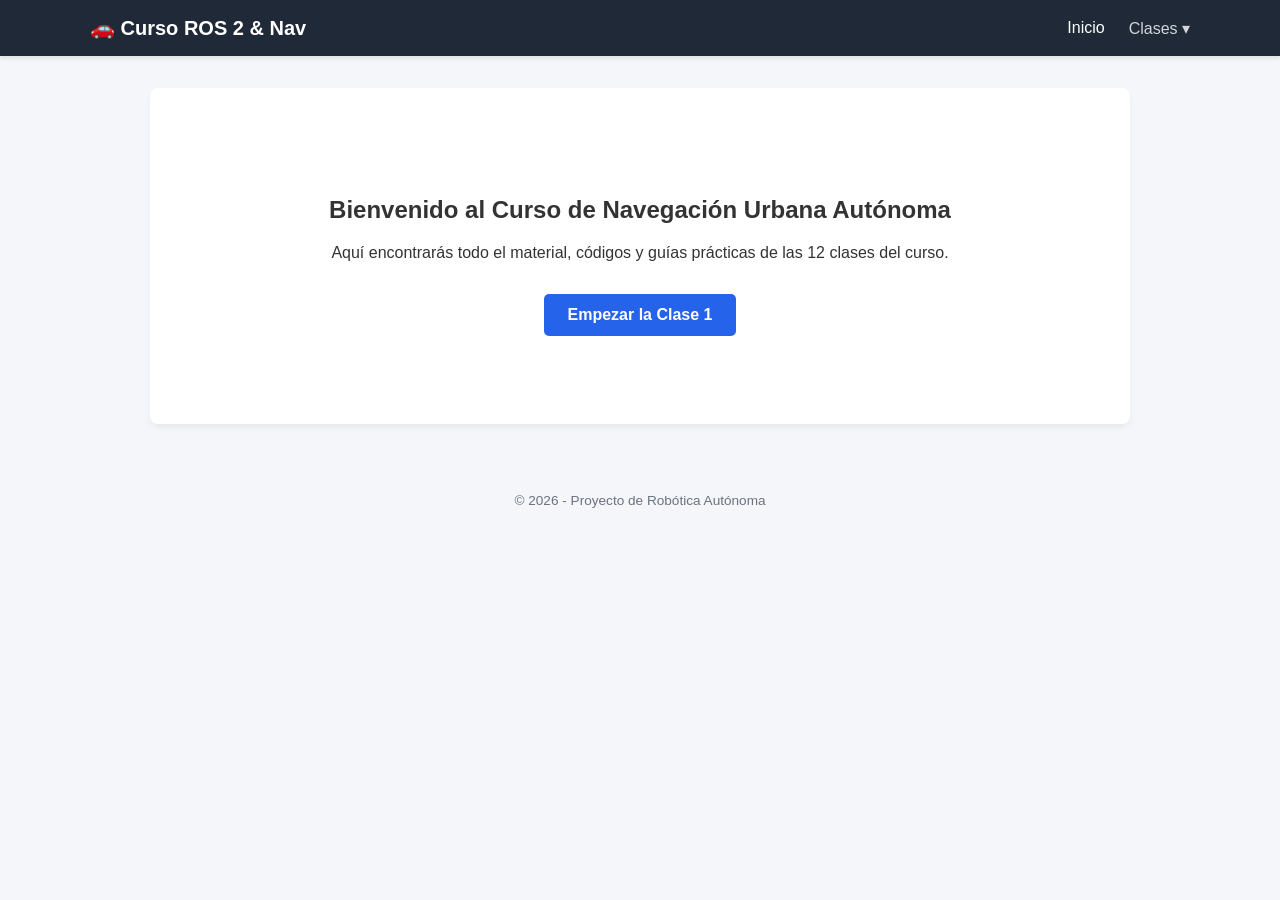
==== index.html @ 0bb4599b "first code" ====
<!DOCTYPE html>
<html lang="es">
<head>
    <meta charset="UTF-8">
    <meta name="viewport" content="width=device-width, initial-scale=1.0">
    <title>Curso de Navegación Urbana Autónoma</title>
    <link rel="stylesheet" href="styles.css">
</head>
<body>

    <!-- Barra de Navegación -->
    <header>
        <nav class="navbar">
            <div class="logo">
                <a href="index.html">🚗 Curso ROS 2 & Nav</a>
            </div>
            <ul class="nav-links">
                <li><a href="index.html" class="active">Inicio</a></li>
                
                <!-- Menú desplegable de Clases -->
                <li class="dropdown">
                    <a href="#" class="dropbtn">Clases ▾</a>
                    <div class="dropdown-content">
                        <a href="clases/clase-01.html">Clase 1: Introducción a ROS 2</a>
                        <a href="clases/clase-02.html">Clase 2: Configuración del entorno</a>
                        <a href="clases/clase-03.html">Clase 3: Nodos y Tópicos</a>
                        <a href="clases/clase-04.html">Clase 4: URDF y Modelado</a>
                        <a href="clases/clase-05.html">Clase 5: Simulación en Gazebo</a>
                        <a href="clases/clase-06.html">Clase 6: Sensores e IMU</a>
                        <a href="clases/clase-07.html">Clase 7: Odometría y Cinemática</a>
                        <a href="clases/clase-08.html">Clase 8: Mapeo (SLAM)</a>
                        <a href="clases/clase-09.html">Clase 9: Localización (AMCL)</a>
                        <a href="clases/clase-10.html">Clase 10: Navegación Autónoma (Nav2)</a>
                        <a href="clases/clase-11.html">Clase 11: Planificación de Conductas</a>
                        <a href="clases/clase-12.html">Clase 12: Proyecto Final</a>
                    </div>
                </li>
            </ul>
        </nav>
    </header>

    <!-- Contenido Principal -->
    <main class="container">
        <section class="hero">
            <h1>Bienvenido al Curso de Navegación Urbana Autónoma</h1>
            <p>Aquí encontrarás todo el material, códigos y guías prácticas de las 12 clases del curso.</p>
            <a href="clases/clase-01.html" class="btn-primary">Empezar la Clase 1</a>
        </section>
    </main>

    <!-- Pie de página -->
    <footer>
        <p>&copy; 2026 - Proyecto de Robótica Autónoma</p>
    </footer>

</body>
</html>
---- styles.css ----
/* Estilos generales */
body {
    font-family: Arial, sans-serif;
    margin: 0;
    padding: 0;
    background-color: #f4f6f9;
    color: #333;
}

/* Barra de navegación */
header {
    background-color: #1f2937;
    color: #fff;
    box-shadow: 0 2px 4px rgba(0,0,0,0.1);
}

.navbar {
    display: flex;
    justify-content: space-between;
    align-items: center;
    max-width: 1100px;
    margin: 0 auto;
    padding: 1rem 2rem;
}

.logo a {
    color: #fff;
    text-decoration: none;
    font-size: 1.25rem;
    font-weight: bold;
}

.nav-links {
    list-style: none;
    display: flex;
    gap: 1.5rem;
    margin: 0;
    padding: 0;
    align-items: center;
}

.nav-links a {
    color: #d1d5db;
    text-decoration: none;
    transition: color 0.2s;
}

.nav-links a:hover, .nav-links a.active {
    color: #ffffff;
}

/* Menú Desplegable (Dropdown) */
.dropdown {
    position: relative;
}

.dropdown-content {
    display: none;
    position: absolute;
    right: 0;
    background-color: #ffffff;
    min-width: 260px;
    box-shadow: 0px 8px 16px rgba(0,0,0,0.15);
    border-radius: 6px;
    z-index: 1000;
    overflow: hidden;
}

.dropdown-content a {
    color: #374151;
    padding: 10px 16px;
    text-decoration: none;
    display: block;
    font-size: 0.9rem;
    border-bottom: 1px solid #f3f4f6;
}

.dropdown-content a:hover {
    background-color: #f3f4f6;
    color: #1f2937;
}

/* Mostrar el menú al pasar el cursor */
.dropdown:hover .dropdown-content {
    display: block;
}

/* Contenedor Principal */
.container {
    max-width: 900px;
    margin: 2rem auto;
    background: #ffffff;
    padding: 2.5rem;
    border-radius: 8px;
    box-shadow: 0 4px 6px rgba(0,0,0,0.05);
}

.hero {
    text-align: center;
    padding: 3rem 1rem;
}

.btn-primary {
    display: inline-block;
    background-color: #2563eb;
    color: white;
    padding: 0.75rem 1.5rem;
    border-radius: 5px;
    text-decoration: none;
    margin-top: 1rem;
    font-weight: bold;
}

.btn-primary:hover {
    background-color: #1d4ed8;
}

.class-navigation {
    display: flex;
    justify-content: space-between;
    margin-top: 3rem;
    padding-top: 1rem;
    border-top: 1px solid #e5e7eb;
}

.btn-secondary {
    color: #2563eb;
    text-decoration: none;
    font-weight: bold;
}

.btn-secondary:hover {
    text-decoration: underline;
}

footer {
    text-align: center;
    padding: 1.5rem;
    color: #6b7280;
    font-size: 0.85rem;
}
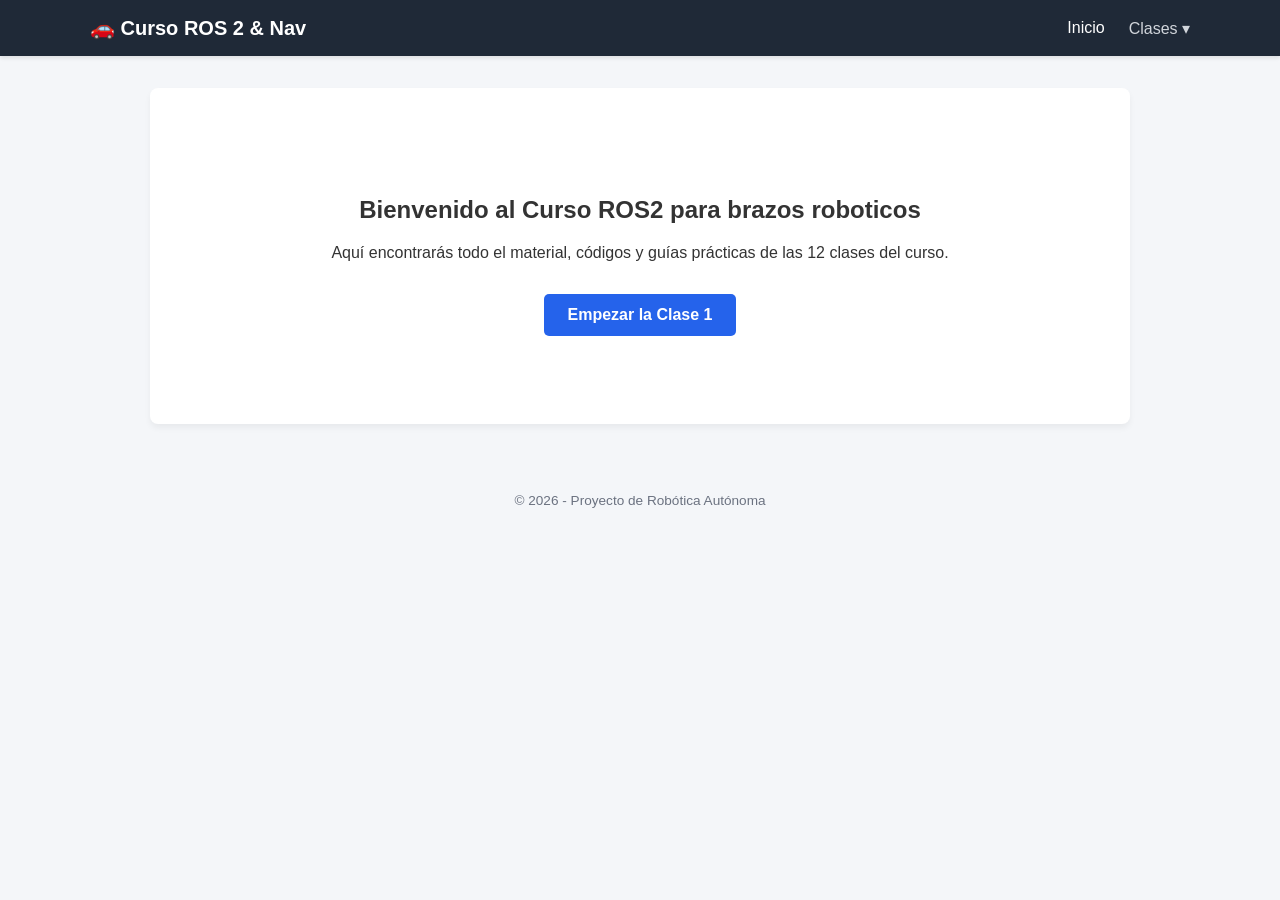
==== commit 13842989: "first class version" ====
--- a/index.html
+++ b/index.html
@@ -42,7 +42,7 @@
     <!-- Contenido Principal -->
     <main class="container">
         <section class="hero">
-            <h1>Bienvenido al Curso de Navegación Urbana Autónoma</h1>
+            <h1>Bienvenido al Curso ROS2 para brazos roboticos</h1>
             <p>Aquí encontrarás todo el material, códigos y guías prácticas de las 12 clases del curso.</p>
             <a href="clases/clase-01.html" class="btn-primary">Empezar la Clase 1</a>
         </section>
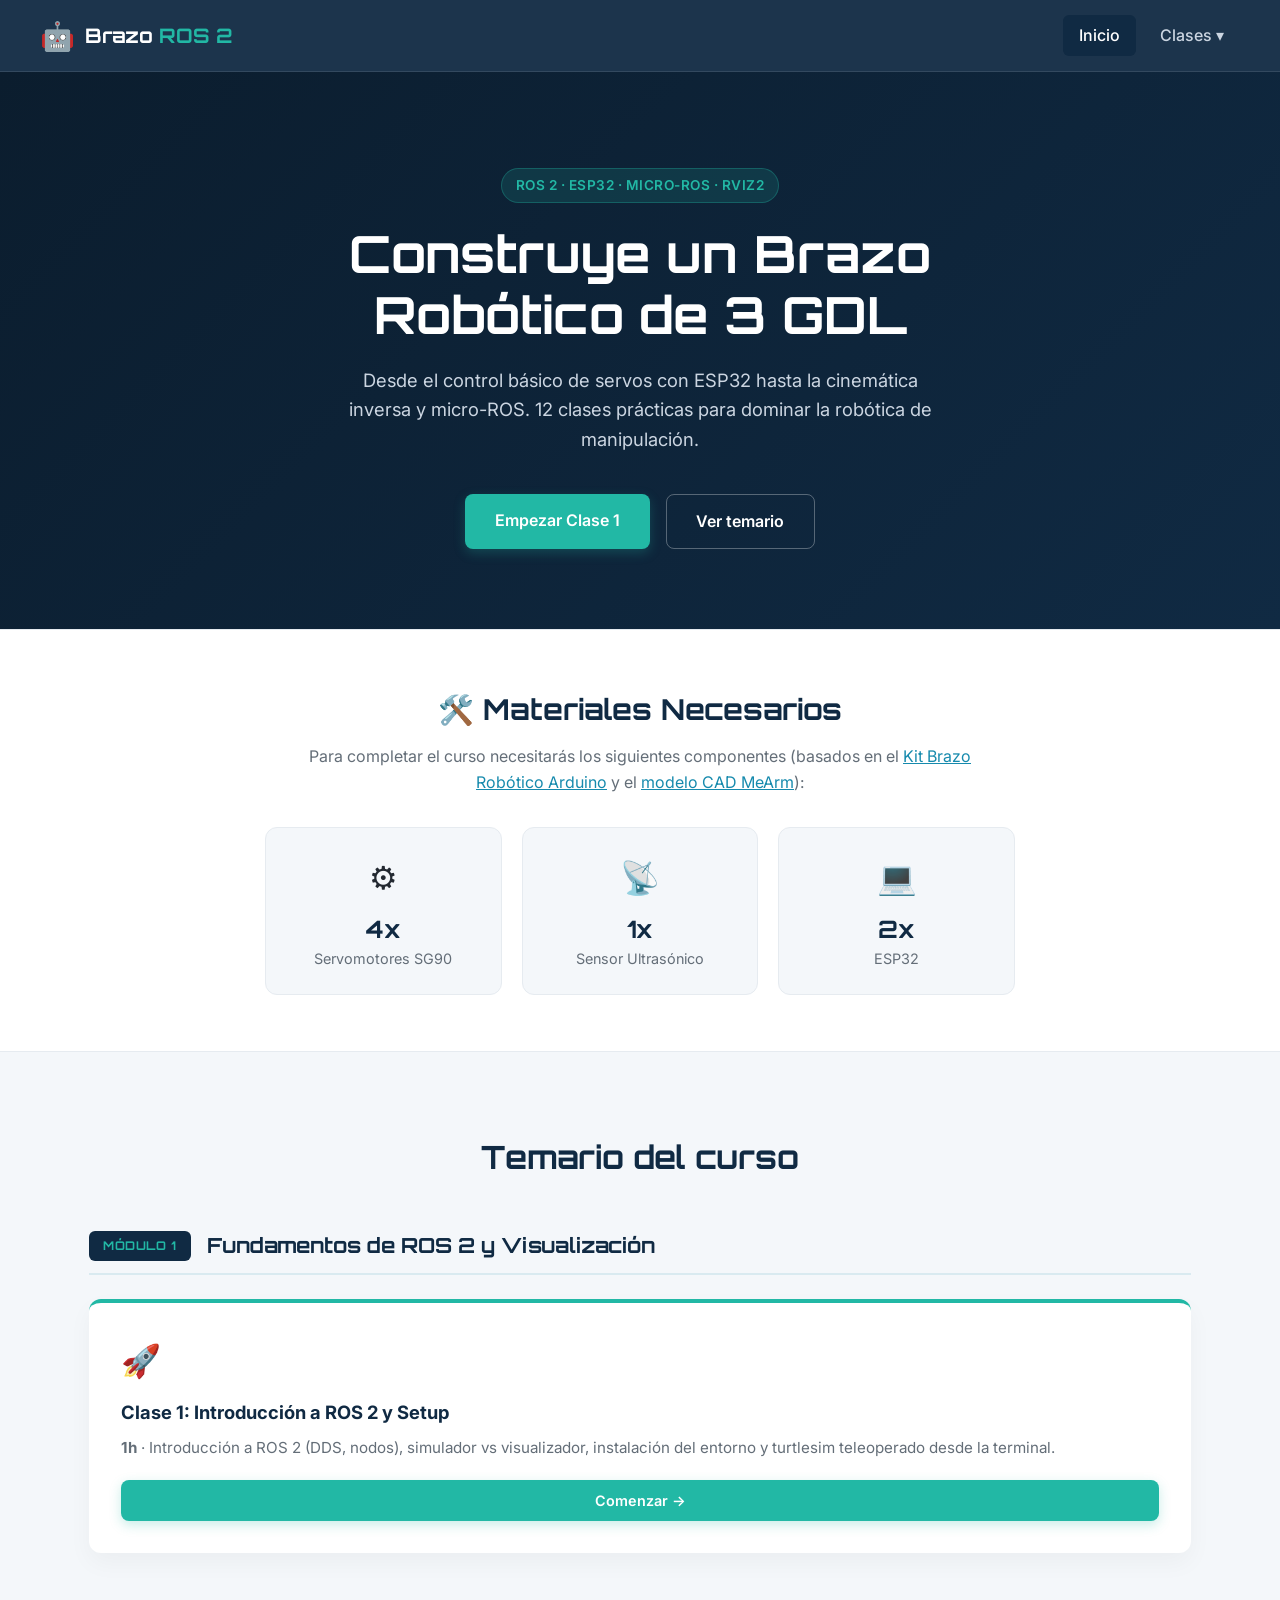
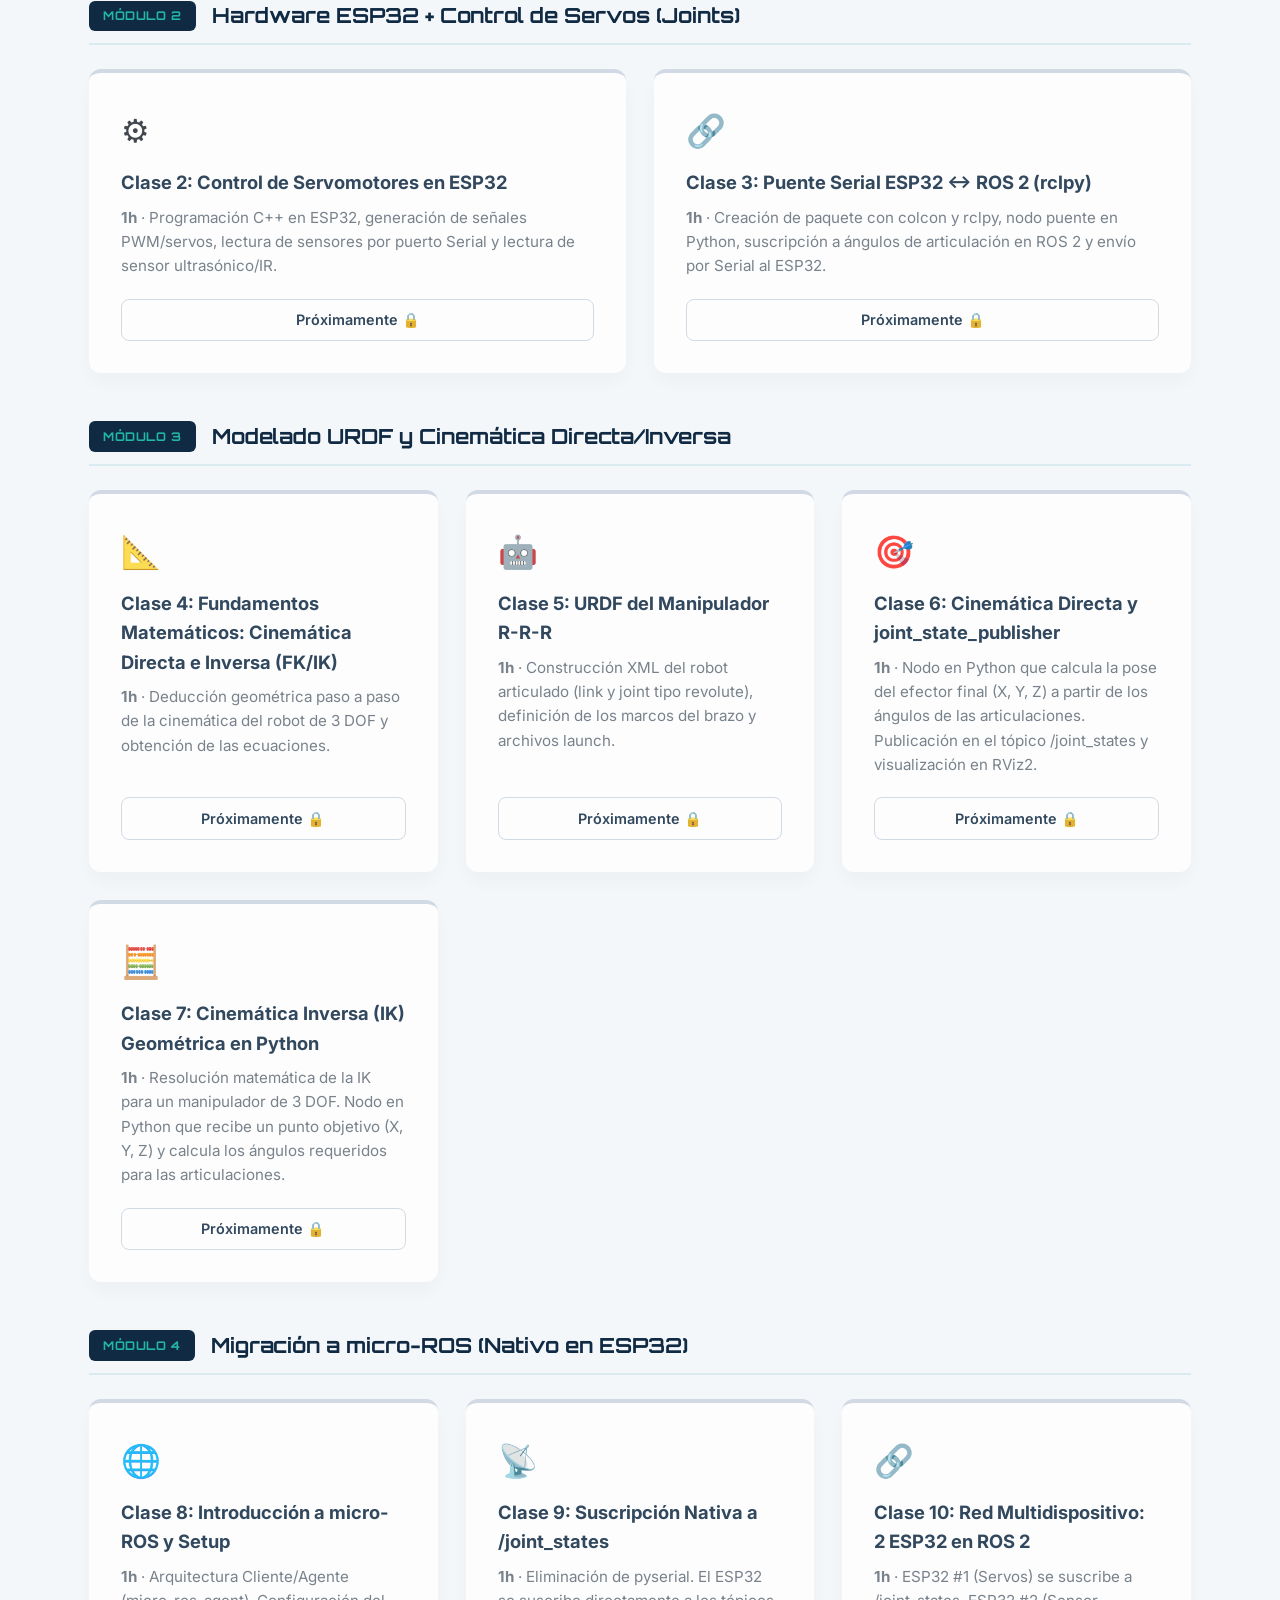
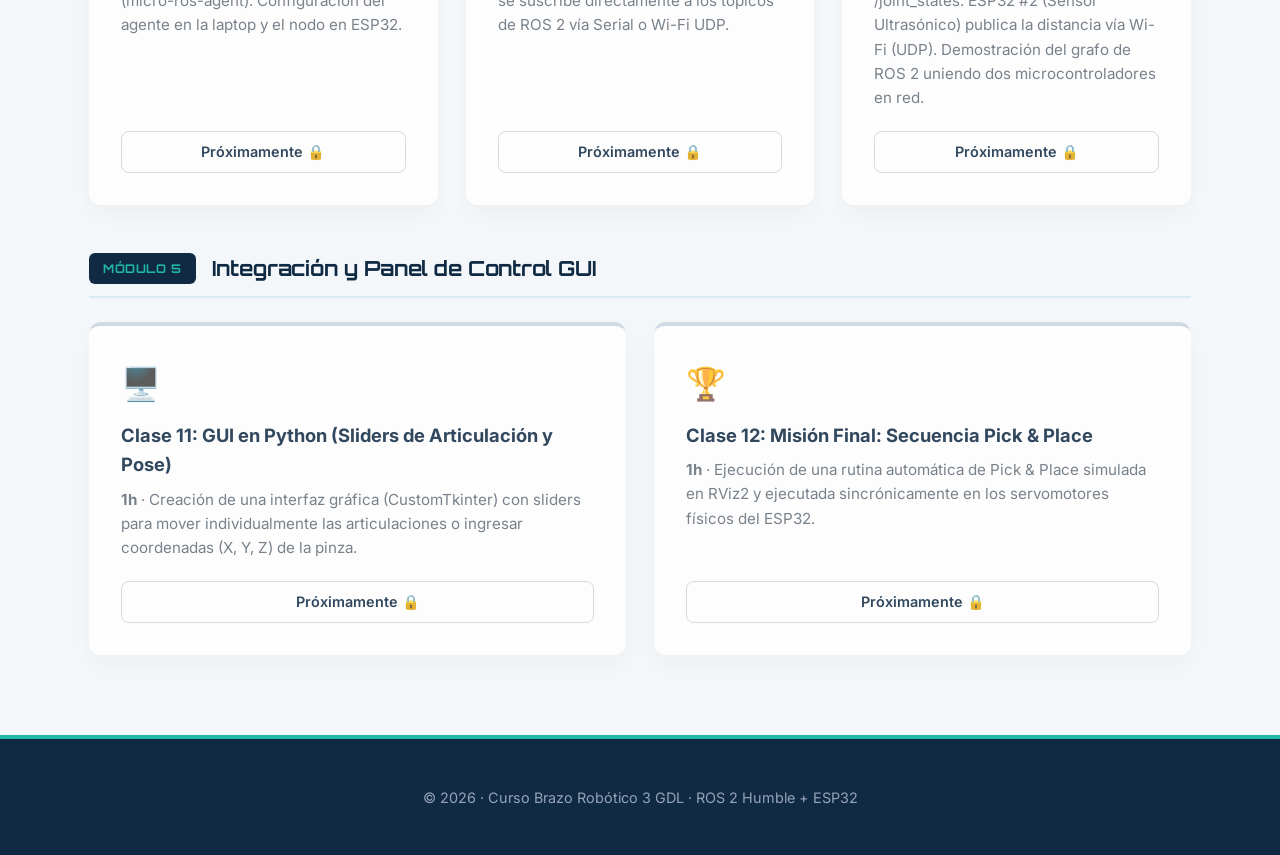
==== commit afa0e0f7: "actualizacion clase 1" ====
--- a/index.html
+++ b/index.html
@@ -3,55 +3,224 @@
 <head>
     <meta charset="UTF-8">
     <meta name="viewport" content="width=device-width, initial-scale=1.0">
-    <title>Curso de Navegación Urbana Autónoma</title>
+    <title>Curso Brazo Robótico 3 GDL | ROS 2 + ESP32</title>
+    <meta name="description" content="Curso completo para construir y controlar un brazo robótico de 3 GDL con ESP32, ROS 2 y micro-ROS. 12 clases prácticas.">
+    <link rel="preconnect" href="https://fonts.googleapis.com">
+    <link rel="preconnect" href="https://fonts.gstatic.com" crossorigin>
+    <link href="https://fonts.googleapis.com/css2?family=Orbitron:wght@500;700&family=Inter:wght@300;400;500;600&display=swap" rel="stylesheet">
     <link rel="stylesheet" href="styles.css">
 </head>
 <body>
 
-    <!-- Barra de Navegación -->
-    <header>
-        <nav class="navbar">
-            <div class="logo">
-                <a href="index.html">🚗 Curso ROS 2 & Nav</a>
-            </div>
-            <ul class="nav-links">
+    <header class="site-header">
+        <div class="brand">
+            <span class="brand-logo-emoji">🤖</span>
+            <span class="brand-name">Brazo <span class="highlight">ROS 2</span></span>
+        </div>
+
+        <button class="nav-toggle" aria-label="Abrir menú de navegación" aria-expanded="false" aria-controls="main-nav">
+            <span class="hamburger"></span>
+        </button>
+
+        <nav class="main-nav" id="main-nav">
+            <ul>
                 <li><a href="index.html" class="active">Inicio</a></li>
-                
-                <!-- Menú desplegable de Clases -->
                 <li class="dropdown">
-                    <a href="#" class="dropbtn">Clases ▾</a>
+                    <a href="#" class="dropbtn" aria-haspopup="true">Clases ▾</a>
                     <div class="dropdown-content">
-                        <a href="clases/clase-01.html">Clase 1: Introducción a ROS 2</a>
-                        <a href="clases/clase-02.html">Clase 2: Configuración del entorno</a>
-                        <a href="clases/clase-03.html">Clase 3: Nodos y Tópicos</a>
-                        <a href="clases/clase-04.html">Clase 4: URDF y Modelado</a>
-                        <a href="clases/clase-05.html">Clase 5: Simulación en Gazebo</a>
-                        <a href="clases/clase-06.html">Clase 6: Sensores e IMU</a>
-                        <a href="clases/clase-07.html">Clase 7: Odometría y Cinemática</a>
-                        <a href="clases/clase-08.html">Clase 8: Mapeo (SLAM)</a>
-                        <a href="clases/clase-09.html">Clase 9: Localización (AMCL)</a>
-                        <a href="clases/clase-10.html">Clase 10: Navegación Autónoma (Nav2)</a>
-                        <a href="clases/clase-11.html">Clase 11: Planificación de Conductas</a>
-                        <a href="clases/clase-12.html">Clase 12: Proyecto Final</a>
+                        <!-- Módulo 1 -->
+                        <a href="clases/clase-01.html">Clase 1: Introducción a ROS 2 y Setup</a>
+                        <!-- Módulo 2 -->
+                        <a href="proximamente.html?clase=2">Clase 2: Control de Servomotores en ESP32</a>
+                        <a href="proximamente.html?clase=3">Clase 3: Puente Serial ESP32 ↔ ROS 2 (rclpy)</a>
+                        <!-- Módulo 3 -->
+                        <a href="proximamente.html?clase=4">Clase 4: Cinemática Directa e Inversa (FK/IK)</a>
+                        <a href="proximamente.html?clase=5">Clase 5: URDF del Manipulador R-R-R</a>
+                        <a href="proximamente.html?clase=6">Clase 6: Cinemática Directa en Python + RViz2</a>
+                        <a href="proximamente.html?clase=7">Clase 7: Cinemática Inversa Geométrica en Python</a>
+                        <!-- Módulo 4 -->
+                        <a href="proximamente.html?clase=8">Clase 8: Introducción a micro-ROS y Setup</a>
+                        <a href="proximamente.html?clase=9">Clase 9: Suscripción Nativa a /joint_states</a>
+                        <a href="proximamente.html?clase=10">Clase 10: Red Multidispositivo (2 ESP32)</a>
+                        <!-- Módulo 5 -->
+                        <a href="proximamente.html?clase=11">Clase 11: GUI en Python (Sliders y Pose)</a>
+                        <a href="proximamente.html?clase=12">Clase 12: Misión Final - Pick & Place</a>
                     </div>
                 </li>
             </ul>
         </nav>
     </header>
 
-    <!-- Contenido Principal -->
-    <main class="container">
+    <main>
         <section class="hero">
-            <h1>Bienvenido al Curso ROS2 para brazos roboticos</h1>
-            <p>Aquí encontrarás todo el material, códigos y guías prácticas de las 12 clases del curso.</p>
-            <a href="clases/clase-01.html" class="btn-primary">Empezar la Clase 1</a>
+            <div class="hero-content">
+                <span class="badge">ROS 2 · ESP32 · micro-ROS · RViz2</span>
+                <h1>Construye un Brazo Robótico de 3 GDL</h1>
+                <p>Desde el control básico de servos con ESP32 hasta la cinemática inversa y micro-ROS. 12 clases prácticas para dominar la robótica de manipulación.</p>
+                <div class="hero-actions">
+                    <a href="clases/clase-01.html" class="btn-primary">Empezar Clase 1</a>
+                    <a href="#temario" class="btn-secondary">Ver temario</a>
+                </div>
+            </div>
+        </section>
+
+        <!-- Sección de Materiales Necesarios -->
+        <section class="materials-section">
+            <div class="materials-container">
+                <h2>🛠️ Materiales Necesarios</h2>
+                <p>Para completar el curso necesitarás los siguientes componentes (basados en el <a href="https://megatronica.cc/producto/kit-brazo-robotico-arduino/" target="_blank" rel="noopener">Kit Brazo Robótico Arduino</a> y el <a href="https://grabcad.com/library/mearm-robotic-arm-1" target="_blank" rel="noopener">modelo CAD MeArm</a>):</p>
+                <div class="materials-grid">
+                    <div class="material-item">
+                        <span class="material-icon">⚙️</span>
+                        <strong>4x</strong>
+                        <span>Servomotores SG90</span>
+                    </div>
+                    <div class="material-item">
+                        <span class="material-icon">📡</span>
+                        <strong>1x</strong>
+                        <span>Sensor Ultrasónico</span>
+                    </div>
+                    <div class="material-item">
+                        <span class="material-icon">💻</span>
+                        <strong>2x</strong>
+                        <span>ESP32</span>
+                    </div>
+                </div>
+            </div>
+        </section>
+
+        <!-- Temario por Módulos -->
+        <section class="services" id="temario">
+            <h2>Temario del curso</h2>
+
+            <!-- Módulo 1 -->
+            <div class="module-group">
+                <div class="module-header">
+                    <span class="module-badge">Módulo 1</span>
+                    <h3>Fundamentos de ROS 2 y Visualización</h3>
+                </div>
+                <div class="services-grid">
+                    <article class="service-card available">
+                        <div class="card-icon">🚀</div>
+                        <h3>Clase 1: Introducción a ROS 2 y Setup</h3>
+                        <p><strong>1h</strong> · Introducción a ROS 2 (DDS, nodos), simulador vs visualizador, instalación del entorno y turtlesim teleoperado desde la terminal.</p>
+                        <a href="clases/clase-01.html" class="btn-primary btn-small">Comenzar →</a>
+                    </article>
+                </div>
+            </div>
+
+            <!-- Módulo 2 -->
+            <div class="module-group">
+                <div class="module-header">
+                    <span class="module-badge">Módulo 2</span>
+                    <h3>Hardware ESP32 + Control de Servos (Joints)</h3>
+                </div>
+                <div class="services-grid">
+                    <article class="service-card locked">
+                        <div class="card-icon">⚙️</div>
+                        <h3>Clase 2: Control de Servomotores en ESP32</h3>
+                        <p><strong>1h</strong> · Programación C++ en ESP32, generación de señales PWM/servos, lectura de sensores por puerto Serial y lectura de sensor ultrasónico/IR.</p>
+                        <a href="proximamente.html?clase=2" class="btn-secondary btn-small">Próximamente 🔒</a>
+                    </article>
+                    <article class="service-card locked">
+                        <div class="card-icon">🔗</div>
+                        <h3>Clase 3: Puente Serial ESP32 ↔ ROS 2 (rclpy)</h3>
+                        <p><strong>1h</strong> · Creación de paquete con colcon y rclpy, nodo puente en Python, suscripción a ángulos de articulación en ROS 2 y envío por Serial al ESP32.</p>
+                        <a href="proximamente.html?clase=3" class="btn-secondary btn-small">Próximamente 🔒</a>
+                    </article>
+                </div>
+            </div>
+
+            <!-- Módulo 3 -->
+            <div class="module-group">
+                <div class="module-header">
+                    <span class="module-badge">Módulo 3</span>
+                    <h3>Modelado URDF y Cinemática Directa/Inversa</h3>
+                </div>
+                <div class="services-grid">
+                    <article class="service-card locked">
+                        <div class="card-icon">📐</div>
+                        <h3>Clase 4: Fundamentos Matemáticos: Cinemática Directa e Inversa (FK/IK)</h3>
+                        <p><strong>1h</strong> · Deducción geométrica paso a paso de la cinemática del robot de 3 DOF y obtención de las ecuaciones.</p>
+                        <a href="proximamente.html?clase=4" class="btn-secondary btn-small">Próximamente 🔒</a>
+                    </article>
+                    <article class="service-card locked">
+                        <div class="card-icon">🤖</div>
+                        <h3>Clase 5: URDF del Manipulador R-R-R</h3>
+                        <p><strong>1h</strong> · Construcción XML del robot articulado (link y joint tipo revolute), definición de los marcos del brazo y archivos launch.</p>
+                        <a href="proximamente.html?clase=5" class="btn-secondary btn-small">Próximamente 🔒</a>
+                    </article>
+                    <article class="service-card locked">
+                        <div class="card-icon">🎯</div>
+                        <h3>Clase 6: Cinemática Directa y joint_state_publisher</h3>
+                        <p><strong>1h</strong> · Nodo en Python que calcula la pose del efector final (X, Y, Z) a partir de los ángulos de las articulaciones. Publicación en el tópico /joint_states y visualización en RViz2.</p>
+                        <a href="proximamente.html?clase=6" class="btn-secondary btn-small">Próximamente 🔒</a>
+                    </article>
+                    <article class="service-card locked">
+                        <div class="card-icon">🧮</div>
+                        <h3>Clase 7: Cinemática Inversa (IK) Geométrica en Python</h3>
+                        <p><strong>1h</strong> · Resolución matemática de la IK para un manipulador de 3 DOF. Nodo en Python que recibe un punto objetivo (X, Y, Z) y calcula los ángulos requeridos para las articulaciones.</p>
+                        <a href="proximamente.html?clase=7" class="btn-secondary btn-small">Próximamente 🔒</a>
+                    </article>
+                </div>
+            </div>
+
+            <!-- Módulo 4 -->
+            <div class="module-group">
+                <div class="module-header">
+                    <span class="module-badge">Módulo 4</span>
+                    <h3>Migración a micro-ROS (Nativo en ESP32)</h3>
+                </div>
+                <div class="services-grid">
+                    <article class="service-card locked">
+                        <div class="card-icon">🌐</div>
+                        <h3>Clase 8: Introducción a micro-ROS y Setup</h3>
+                        <p><strong>1h</strong> · Arquitectura Cliente/Agente (micro-ros-agent). Configuración del agente en la laptop y el nodo en ESP32.</p>
+                        <a href="proximamente.html?clase=8" class="btn-secondary btn-small">Próximamente 🔒</a>
+                    </article>
+                    <article class="service-card locked">
+                        <div class="card-icon">📡</div>
+                        <h3>Clase 9: Suscripción Nativa a /joint_states</h3>
+                        <p><strong>1h</strong> · Eliminación de pyserial. El ESP32 se suscribe directamente a los tópicos de ROS 2 vía Serial o Wi-Fi UDP.</p>
+                        <a href="proximamente.html?clase=9" class="btn-secondary btn-small">Próximamente 🔒</a>
+                    </article>
+                    <article class="service-card locked">
+                        <div class="card-icon">🔗</div>
+                        <h3>Clase 10: Red Multidispositivo: 2 ESP32 en ROS 2</h3>
+                        <p><strong>1h</strong> · ESP32 #1 (Servos) se suscribe a /joint_states. ESP32 #2 (Sensor Ultrasónico) publica la distancia vía Wi-Fi (UDP). Demostración del grafo de ROS 2 uniendo dos microcontroladores en red.</p>
+                        <a href="proximamente.html?clase=10" class="btn-secondary btn-small">Próximamente 🔒</a>
+                    </article>
+                </div>
+            </div>
+
+            <!-- Módulo 5 -->
+            <div class="module-group">
+                <div class="module-header">
+                    <span class="module-badge">Módulo 5</span>
+                    <h3>Integración y Panel de Control GUI</h3>
+                </div>
+                <div class="services-grid">
+                    <article class="service-card locked">
+                        <div class="card-icon">🖥️</div>
+                        <h3>Clase 11: GUI en Python (Sliders de Articulación y Pose)</h3>
+                        <p><strong>1h</strong> · Creación de una interfaz gráfica (CustomTkinter) con sliders para mover individualmente las articulaciones o ingresar coordenadas (X, Y, Z) de la pinza.</p>
+                        <a href="proximamente.html?clase=11" class="btn-secondary btn-small">Próximamente 🔒</a>
+                    </article>
+                    <article class="service-card locked">
+                        <div class="card-icon">🏆</div>
+                        <h3>Clase 12: Misión Final: Secuencia Pick & Place</h3>
+                        <p><strong>1h</strong> · Ejecución de una rutina automática de Pick & Place simulada en RViz2 y ejecutada sincrónicamente en los servomotores físicos del ESP32.</p>
+                        <a href="proximamente.html?clase=12" class="btn-secondary btn-small">Próximamente 🔒</a>
+                    </article>
+                </div>
+            </div>
         </section>
     </main>
 
-    <!-- Pie de página -->
-    <footer>
-        <p>&copy; 2026 - Proyecto de Robótica Autónoma</p>
+    <footer class="site-footer">
+        <p>&copy; 2026 · Curso Brazo Robótico 3 GDL · ROS 2 Humble + ESP32</p>
     </footer>
 
+    <script src="menu.js"></script>
 </body>
 </html>
--- a/styles.css
+++ b/styles.css
@@ -1,141 +1,1030 @@
-/* Estilos generales */
+/* ============================================
+   VARIABLES
+   ============================================ */
+:root {
+    --primary: #168AAD;
+    --primary-dark: #102A43;
+    --primary-light: #D9EAF0;
+    --accent: #22B8A5;
+    --accent-hover: #1ca08f;
+    --text: rgb(35, 41, 49);
+    --text-muted: rgb(100, 110, 120);
+    --bg: #F4F7FA;
+    --card-bg: #ffffff;
+
+    --header-height: 72px;
+    --container-padding: 2.5rem;
+    --container-max: 1150px;
+}
+
+/* ============================================
+   RESET / BASE
+   ============================================ */
+*,
+*::before,
+*::after { box-sizing: border-box; }
+
+html {
+    scroll-behavior: smooth;
+    -webkit-text-size-adjust: 100%;
+}
+
 body {
-    font-family: Arial, sans-serif;
     margin: 0;
-    padding: 0;
-    background-color: #f4f6f9;
-    color: #333;
-}
-
-/* Barra de navegación */
-header {
-    background-color: #1f2937;
-    color: #fff;
-    box-shadow: 0 2px 4px rgba(0,0,0,0.1);
-}
-
-.navbar {
+    min-height: 100vh;
+    display: flex;
+    flex-direction: column;
+    font-family: 'Inter', system-ui, -apple-system, sans-serif;
+    background: var(--bg);
+    color: var(--text);
+    line-height: 1.6;
+    overflow-x: hidden;
+}
+
+img, video {
+    max-width: 100%;
+    height: auto;
+    display: block;
+}
+
+a { color: var(--primary); }
+a:hover { color: var(--accent); }
+
+/* ============================================
+   HEADER + NAV
+   ============================================ */
+.site-header {
+    position: sticky;
+    top: 0;
+    z-index: 100;
     display: flex;
     justify-content: space-between;
     align-items: center;
-    max-width: 1100px;
-    margin: 0 auto;
-    padding: 1rem 2rem;
-}
-
-.logo a {
+    padding: 0.9rem var(--container-padding);
+    background: rgba(16, 42, 67, 0.95);
+    backdrop-filter: blur(8px);
+    -webkit-backdrop-filter: blur(8px);
     color: #fff;
-    text-decoration: none;
+    border-bottom: 1px solid rgba(255, 255, 255, 0.1);
+    min-height: var(--header-height);
+}
+
+.brand {
+    display: flex;
+    align-items: center;
+    gap: 0.6rem;
+    min-width: 0;
+}
+
+.brand-logo-emoji {
+    font-size: 1.75rem;
+    line-height: 1;
+    flex-shrink: 0;
+}
+
+.brand-name {
+    font-family: 'Orbitron', sans-serif;
     font-size: 1.25rem;
-    font-weight: bold;
-}
-
-.nav-links {
+    font-weight: 700;
+    white-space: nowrap;
+}
+
+.brand-name .highlight { color: var(--accent); }
+
+/* Navegación */
+.main-nav ul {
+    display: flex;
+    gap: 0.5rem;
     list-style: none;
-    display: flex;
-    gap: 1.5rem;
     margin: 0;
     padding: 0;
     align-items: center;
 }
 
-.nav-links a {
-    color: #d1d5db;
+.main-nav a {
+    display: block;
+    padding: 0.5rem 1rem;
+    color: #cbd5e1;
     text-decoration: none;
-    transition: color 0.2s;
-}
-
-.nav-links a:hover, .nav-links a.active {
-    color: #ffffff;
-}
-
-/* Menú Desplegable (Dropdown) */
-.dropdown {
-    position: relative;
-}
+    font-weight: 500;
+    border-radius: 6px;
+    transition: all 0.2s ease;
+    white-space: nowrap;
+}
+
+.main-nav a:hover,
+.main-nav a.active {
+    color: #fff;
+    background: var(--primary-dark);
+}
+
+/* Dropdown */
+.dropdown { position: relative; }
 
 .dropdown-content {
     display: none;
     position: absolute;
     right: 0;
-    background-color: #ffffff;
-    min-width: 260px;
-    box-shadow: 0px 8px 16px rgba(0,0,0,0.15);
-    border-radius: 6px;
+    top: 100%;
+    background: #fff;
+    min-width: 280px;
+    max-width: 90vw;
+    box-shadow: 0 8px 24px rgba(0, 0, 0, 0.15);
+    border-radius: 8px;
     z-index: 1000;
     overflow: hidden;
+    margin-top: 0.25rem;
+    border: 1px solid rgb(230, 235, 240);
 }
 
 .dropdown-content a {
-    color: #374151;
-    padding: 10px 16px;
-    text-decoration: none;
+    color: var(--text);
+    padding: 0.75rem 1rem;
     display: block;
     font-size: 0.9rem;
     border-bottom: 1px solid #f3f4f6;
-}
-
-.dropdown-content a:hover {
-    background-color: #f3f4f6;
-    color: #1f2937;
-}
-
-/* Mostrar el menú al pasar el cursor */
-.dropdown:hover .dropdown-content {
+    border-radius: 0;
+}
+
+.dropdown-content a:last-child { border-bottom: none; }
+
+.dropdown-content a:hover,
+.dropdown-content a.active {
+    background: var(--primary-light);
+    color: var(--primary-dark);
+}
+
+/* Mostrar dropdown al hover (desktop) */
+@media (hover: hover) and (min-width: 769px) {
+    .dropdown:hover .dropdown-content,
+    .dropdown:focus-within .dropdown-content {
+        display: block;
+    }
+}
+
+/* Botón hamburguesa */
+.nav-toggle {
+    display: none;
+    background: transparent;
+    border: 1px solid rgba(255, 255, 255, 0.2);
+    border-radius: 8px;
+    padding: 0.6rem;
+    cursor: pointer;
+    width: 44px;
+    height: 44px;
+    align-items: center;
+    justify-content: center;
+    flex-shrink: 0;
+    transition: background 0.2s, border-color 0.2s;
+}
+
+.nav-toggle:hover {
+    background: rgba(255, 255, 255, 0.08);
+    border-color: rgba(255, 255, 255, 0.4);
+}
+
+.nav-toggle:focus-visible {
+    outline: 2px solid var(--accent);
+    outline-offset: 2px;
+}
+
+.hamburger,
+.hamburger::before,
+.hamburger::after {
     display: block;
-}
-
-/* Contenedor Principal */
-.container {
-    max-width: 900px;
-    margin: 2rem auto;
-    background: #ffffff;
-    padding: 2.5rem;
-    border-radius: 8px;
-    box-shadow: 0 4px 6px rgba(0,0,0,0.05);
-}
-
+    width: 22px;
+    height: 2px;
+    background: #fff;
+    border-radius: 2px;
+    transition: transform 0.3s, opacity 0.3s;
+}
+
+.hamburger { position: relative; }
+.hamburger::before,
+.hamburger::after {
+    content: '';
+    position: absolute;
+    left: 0;
+}
+.hamburger::before { top: -7px; }
+.hamburger::after  { top: 7px; }
+
+.nav-toggle.is-active .hamburger { background: transparent; }
+.nav-toggle.is-active .hamburger::before { top: 0; transform: rotate(45deg); }
+.nav-toggle.is-active .hamburger::after  { top: 0; transform: rotate(-45deg); }
+
+/* ============================================
+   HERO (index)
+   ============================================ */
 .hero {
     text-align: center;
-    padding: 3rem 1rem;
+    padding: 6rem 1.5rem 5rem;
+    background: linear-gradient(135deg, #0b1d2e 0%, var(--primary-dark) 100%);
+    color: #fff;
+}
+
+.hero-content {
+    max-width: 750px;
+    margin: 0 auto;
+}
+
+.badge {
+    display: inline-block;
+    padding: 0.35rem 0.85rem;
+    background: rgba(34, 184, 165, 0.15);
+    color: var(--accent);
+    border: 1px solid rgba(34, 184, 165, 0.3);
+    border-radius: 50px;
+    font-size: 0.85rem;
+    font-weight: 600;
+    margin-bottom: 1.25rem;
+    text-transform: uppercase;
+    letter-spacing: 0.5px;
+}
+
+.hero h1 {
+    font-family: 'Orbitron', sans-serif;
+    font-size: clamp(1.75rem, 4vw, 3.2rem);
+    margin: 0 0 1.25rem;
+    line-height: 1.2;
+    word-wrap: break-word;
+}
+
+.hero p {
+    font-size: clamp(1rem, 1.5vw, 1.15rem);
+    color: #cbd5e1;
+    max-width: 620px;
+    margin: 0 auto 2.5rem;
+}
+
+.hero-actions {
+    display: flex;
+    gap: 1rem;
+    justify-content: center;
+    flex-wrap: wrap;
+}
+
+/* ============================================
+   BOTONES
+   ============================================ */
+.btn-primary,
+.btn-secondary {
+    display: inline-block;
+    padding: 0.85rem 1.85rem;
+    text-decoration: none;
+    border-radius: 8px;
+    font-weight: 600;
+    transition: all 0.2s ease;
+    text-align: center;
+    max-width: 100%;
+    border: none;
+    cursor: pointer;
+    font-family: inherit;
+    font-size: 1rem;
 }
 
 .btn-primary {
-    display: inline-block;
-    background-color: #2563eb;
-    color: white;
-    padding: 0.75rem 1.5rem;
-    border-radius: 5px;
+    background: var(--accent);
+    color: #fff;
+    box-shadow: 0 4px 12px rgba(34, 184, 165, 0.25);
+}
+
+.btn-primary:hover {
+    transform: translateY(-2px);
+    background: var(--accent-hover);
+    color: #fff;
+}
+
+.btn-secondary {
+    background: transparent;
+    color: #fff;
+    border: 1px solid rgba(255, 255, 255, 0.3);
+}
+
+.btn-secondary:hover {
+    background: rgba(255, 255, 255, 0.08);
+    border-color: #fff;
+    color: #fff;
+}
+
+.btn-small {
+    padding: 0.55rem 1.15rem;
+    font-size: 0.9rem;
+    margin-top: 0.75rem;
+}
+
+/* En fondos claros, .btn-secondary se ve mal — override */
+.class-content .btn-secondary,
+.service-card .btn-secondary,
+.coming-soon-content .btn-secondary {
+    color: var(--primary-dark);
+    border-color: rgb(205, 215, 225);
+    background: #fff;
+}
+
+.class-content .btn-secondary:hover,
+.service-card .btn-secondary:hover,
+.coming-soon-content .btn-secondary:hover {
+    background: var(--primary-light);
+    border-color: var(--accent);
+    color: var(--primary-dark);
+}
+
+.btn-back {
+    display: inline-flex;
+    align-items: center;
+    gap: 0.5rem;
+    color: var(--primary-dark);
     text-decoration: none;
-    margin-top: 1rem;
-    font-weight: bold;
-}
-
-.btn-primary:hover {
-    background-color: #1d4ed8;
-}
-
+    font-weight: 600;
+    font-size: 0.95rem;
+    padding: 0.5rem 1rem;
+    background: rgba(255, 255, 255, 0.9);
+    border: 1px solid rgba(255, 255, 255, 0.3);
+    border-radius: 8px;
+    transition: all 0.2s ease;
+    margin-bottom: 1.5rem;
+}
+
+.btn-back:hover {
+    background: #fff;
+    transform: translateX(-3px);
+    color: var(--primary-dark);
+}
+
+/* ============================================
+   SECCIÓN DE SERVICIOS (Temario)
+   ============================================ */
+.services {
+    padding: 5rem 1.5rem;
+    max-width: var(--container-max);
+    margin: 0 auto;
+    width: 100%;
+}
+
+.services h2 {
+    text-align: center;
+    font-family: 'Orbitron', sans-serif;
+    font-size: clamp(1.5rem, 3vw, 2rem);
+    margin: 0 auto 3rem;
+    color: var(--primary-dark);
+}
+
+.services-grid {
+    display: grid;
+    grid-template-columns: repeat(auto-fit, minmax(280px, 1fr));
+    gap: 1.75rem;
+}
+
+.service-card {
+    padding: 2rem;
+    background: var(--card-bg);
+    border-top: 4px solid var(--accent);
+    border-radius: 12px;
+    box-shadow: 0 10px 25px rgba(0, 0, 0, 0.04);
+    transition: transform 0.2s ease, box-shadow 0.2s ease;
+    display: flex;
+    flex-direction: column;
+}
+
+.service-card:hover {
+    transform: translateY(-4px);
+    box-shadow: 0 14px 30px rgba(0, 0, 0, 0.08);
+}
+
+.service-card.locked {
+    border-top-color: #cbd5e1;
+    opacity: 0.85;
+}
+
+.service-card.locked:hover {
+    transform: none;
+    box-shadow: 0 10px 25px rgba(0, 0, 0, 0.04);
+}
+
+.card-icon {
+    font-size: 2rem;
+    margin-bottom: 0.75rem;
+}
+
+.service-card h3 {
+    margin: 0 0 0.5rem;
+    color: var(--primary-dark);
+    font-size: 1.15rem;
+}
+
+.service-card p {
+    color: var(--text-muted);
+    margin: 0 0 0.5rem;
+    font-size: 0.95rem;
+    flex-grow: 1;
+}
+
+/* ============================================
+   CLASS HERO (clase-XX)
+   ============================================ */
+.class-hero {
+    background: linear-gradient(135deg, #0b1d2e 0%, var(--primary-dark) 100%);
+    color: #fff;
+    padding: 3rem 1.5rem 4rem;
+    text-align: center;
+}
+
+.class-hero-content {
+    max-width: 800px;
+    margin: 0 auto;
+}
+
+.class-hero h1 {
+    font-family: 'Orbitron', sans-serif;
+    font-size: clamp(1.6rem, 3.5vw, 2.6rem);
+    margin: 0 0 1rem;
+    line-height: 1.2;
+}
+
+.class-hero p {
+    color: #cbd5e1;
+    font-size: clamp(1rem, 1.5vw, 1.15rem);
+    margin: 0;
+}
+
+/* ============================================
+   CONTENIDO DE CLASE
+   ============================================ */
+.container.class-content {
+    max-width: 900px;
+    margin: -2rem auto 3rem;
+    background: #fff;
+    padding: 3rem;
+    border-radius: 16px;
+    box-shadow: 0 10px 30px rgba(0, 0, 0, 0.06);
+    position: relative;
+    z-index: 2;
+}
+
+.class-content section {
+    margin-bottom: 2.5rem;
+}
+
+.class-content h2 {
+    font-family: 'Orbitron', sans-serif;
+    color: var(--primary-dark);
+    font-size: clamp(1.3rem, 2.5vw, 1.6rem);
+    border-bottom: 2px solid var(--primary-light);
+    padding-bottom: 0.5rem;
+    margin-bottom: 1.25rem;
+}
+
+.class-content h3 {
+    color: var(--primary-dark);
+    font-size: 1.15rem;
+    margin-top: 1.5rem;
+    margin-bottom: 0.75rem;
+}
+
+.class-content ul {
+    padding-left: 1.25rem;
+    color: var(--text);
+}
+
+.class-content li {
+    margin-bottom: 0.5rem;
+}
+
+.class-content figure {
+    margin: 1.5rem 0;
+    text-align: center;
+}
+
+.class-content figcaption {
+    font-size: 0.85rem;
+    color: var(--text-muted);
+    margin-top: 0.5rem;
+    font-style: italic;
+}
+
+.class-content img {
+    border-radius: 8px;
+    border: 1px solid rgb(230, 235, 240);
+    margin: 1rem auto;
+}
+
+/* Inline code */
+code {
+    background: var(--primary-light);
+    color: var(--primary-dark);
+    padding: 0.15rem 0.4rem;
+    border-radius: 4px;
+    font-family: 'Courier New', Courier, monospace;
+    font-size: 0.9em;
+}
+
+/* Bloques terminal */
+.terminal-block {
+    background: #0f172a;
+    color: #e2e8f0;
+    padding: 1rem 1.25rem;
+    border-radius: 8px;
+    font-family: 'Courier New', Courier, monospace;
+    margin: 0.75rem 0 1.25rem;
+    overflow-x: auto;
+    font-size: 0.88rem;
+    box-shadow: inset 0 0 8px rgba(0, 0, 0, 0.4);
+    line-height: 1.7;
+    border-left: 4px solid var(--accent);
+}
+
+.terminal-block code {
+    background: transparent;
+    color: #a5e2d6;
+    padding: 0;
+    font-size: inherit;
+}
+
+.terminal-block .comment {
+    color: #94a3b8;
+    font-style: italic;
+}
+
+/* Navegación entre clases */
 .class-navigation {
     display: flex;
     justify-content: space-between;
+    gap: 1rem;
     margin-top: 3rem;
-    padding-top: 1rem;
-    border-top: 1px solid #e5e7eb;
-}
-
-.btn-secondary {
-    color: #2563eb;
-    text-decoration: none;
-    font-weight: bold;
-}
-
-.btn-secondary:hover {
-    text-decoration: underline;
-}
-
-footer {
+    padding-top: 2rem;
+    border-top: 1px solid rgb(230, 235, 240);
+    flex-wrap: wrap;
+}
+
+/* ============================================
+   COMING SOON (proximamente.html)
+   ============================================ */
+.coming-soon-section {
     text-align: center;
+    padding: 5rem 1.5rem;
+    background: linear-gradient(135deg, #0b1d2e 0%, var(--primary-dark) 100%);
+    color: #fff;
+    min-height: calc(100vh - var(--header-height) - 100px);
+    display: flex;
+    align-items: center;
+    justify-content: center;
+}
+
+.coming-soon-content {
+    max-width: 650px;
+    width: 100%;
+}
+
+.coming-icon {
+    font-size: 4rem;
+    margin-bottom: 1.5rem;
+    animation: pulse 2s ease-in-out infinite;
+}
+
+@keyframes pulse {
+    0%, 100% { transform: scale(1); opacity: 1; }
+    50% { transform: scale(1.08); opacity: 0.85; }
+}
+
+.coming-soon-content h1 {
+    font-family: 'Orbitron', sans-serif;
+    font-size: clamp(1.6rem, 4vw, 2.6rem);
+    margin: 0 0 1rem;
+    line-height: 1.2;
+}
+
+.coming-soon-content p {
+    color: #cbd5e1;
+    font-size: 1.1rem;
+    margin: 0 auto 2.5rem;
+    max-width: 520px;
+}
+
+.progress-block {
+    background: rgba(255, 255, 255, 0.05);
+    border: 1px solid rgba(255, 255, 255, 0.1);
     padding: 1.5rem;
-    color: #6b7280;
-    font-size: 0.85rem;
+    border-radius: 12px;
+    margin-top: 2rem;
+}
+
+.progress-label {
+    display: flex;
+    justify-content: space-between;
+    align-items: center;
+    font-size: 0.9rem;
+    color: #cbd5e1;
+    margin-bottom: 0.75rem;
+    gap: 1rem;
+    flex-wrap: wrap;
+}
+
+.progress-bar {
+    background: rgba(255, 255, 255, 0.1);
+    height: 10px;
+    border-radius: 50px;
+    overflow: hidden;
+    position: relative;
+}
+
+.progress-fill {
+    background: linear-gradient(90deg, var(--accent) 0%, #3dd4bf 100%);
+    height: 100%;
+    border-radius: 50px;
+    transition: width 0.6s ease;
+    box-shadow: 0 0 12px rgba(34, 184, 165, 0.5);
+}
+
+/* ============================================
+   FOOTER
+   ============================================ */
+.site-footer {
+    margin-top: auto;
+    padding: 2rem 1.5rem;
+    text-align: center;
+    background: var(--primary-dark);
+    color: #94a3b8;
+    font-size: 0.9rem;
+    border-top: 4px solid var(--accent);
+}
+
+/* ============================================
+   RESPONSIVE — TABLET (≤ 992px)
+   ============================================ */
+@media (max-width: 992px) {
+    :root { --container-padding: 1.75rem; }
+
+    .services { padding-left: 1.75rem; padding-right: 1.75rem; }
+
+    .container.class-content {
+        padding: 2.25rem;
+        margin-left: 1.5rem;
+        margin-right: 1.5rem;
+    }
+
+    .hero { padding: 5rem 1.5rem 4rem; }
+}
+
+/* ============================================
+   RESPONSIVE — MÓVIL (≤ 768px)
+   ============================================ */
+@media (max-width: 768px) {
+    :root {
+        --container-padding: 1.25rem;
+        --header-height: 64px;
+    }
+
+    .site-header {
+        padding: 0.75rem var(--container-padding);
+        flex-wrap: wrap;
+    }
+
+    .brand-logo-emoji { font-size: 1.5rem; }
+    .brand-name { font-size: 1.1rem; }
+
+    .nav-toggle { display: flex; }
+
+    /* Panel de navegación desplegable */
+    .main-nav {
+        position: absolute;
+        top: 100%;
+        left: 0;
+        right: 0;
+        background: rgba(16, 42, 67, 0.98);
+        backdrop-filter: blur(10px);
+        -webkit-backdrop-filter: blur(10px);
+        border-top: 1px solid rgba(255, 255, 255, 0.08);
+        border-bottom: 1px solid rgba(255, 255, 255, 0.08);
+        max-height: 0;
+        overflow: hidden;
+        transition: max-height 0.35s ease;
+    }
+
+    .main-nav.is-open {
+        max-height: 85vh;
+        overflow-y: auto;
+    }
+
+    .main-nav ul {
+        flex-direction: column;
+        gap: 0;
+        padding: 0.75rem var(--container-padding) 1.25rem;
+        align-items: stretch;
+    }
+
+    .main-nav a {
+        padding: 0.9rem 1rem;
+        font-size: 1rem;
+        border-radius: 8px;
+        color: #e2e8f0;
+    }
+
+    .main-nav a:hover,
+    .main-nav a.active {
+        background: rgba(34, 184, 165, 0.15);
+        color: #fff;
+    }
+
+    /* Dropdown se convierte en acordeón */
+    .dropdown { width: 100%; }
+
+    .dropdown-content {
+        position: static;
+        display: none;
+        box-shadow: none;
+        background: rgba(0, 0, 0, 0.25);
+        border: none;
+        border-radius: 8px;
+        margin-top: 0.5rem;
+        max-height: 400px;
+        overflow-y: auto;
+    }
+
+    .dropdown.open .dropdown-content { display: block; }
+
+    .dropdown-content a {
+        color: #cbd5e1;
+        border-bottom: 1px solid rgba(255, 255, 255, 0.05);
+        font-size: 0.92rem;
+        padding: 0.75rem 1rem;
+    }
+
+    .dropdown-content a:hover,
+    .dropdown-content a.active {
+        background: rgba(34, 184, 165, 0.2);
+        color: #fff;
+    }
+
+    /* HERO */
+    .hero { padding: 3.5rem 1.25rem 3rem; }
+    .hero h1 { font-size: clamp(1.5rem, 6vw, 2.2rem); margin-bottom: 1rem; }
+    .hero p { font-size: 1rem; margin-bottom: 2rem; }
+    .badge { font-size: 0.75rem; padding: 0.3rem 0.75rem; }
+
+    .hero-actions {
+        flex-direction: column;
+        gap: 0.75rem;
+    }
+
+    .hero-actions .btn-primary,
+    .hero-actions .btn-secondary {
+        width: 100%;
+        padding: 0.9rem 1.5rem;
+    }
+
+    /* SERVICIOS */
+    .services { padding: 3.5rem 1.25rem; }
+    .services h2 { margin-bottom: 2rem; }
+    .services-grid {
+        grid-template-columns: 1fr;
+        gap: 1.25rem;
+    }
+    .service-card { padding: 1.75rem 1.5rem; }
+
+    /* CLASS HERO */
+    .class-hero { padding: 2.5rem 1.25rem 3rem; }
+
+    /* CONTENIDO DE CLASE */
+    .container.class-content {
+        padding: 1.75rem 1.25rem;
+        margin: -1.5rem 1rem 2rem;
+        border-radius: 12px;
+    }
+
+    .terminal-block {
+        padding: 0.85rem 1rem;
+        font-size: 0.82rem;
+    }
+
+    .class-navigation {
+        flex-direction: column;
+        gap: 0.75rem;
+    }
+
+    .class-navigation .btn-secondary {
+        width: 100%;
+        text-align: center;
+    }
+
+    /* COMING SOON */
+    .coming-soon-section { padding: 3.5rem 1.25rem; }
+    .coming-icon { font-size: 3rem; }
+    .progress-label { font-size: 0.85rem; }
+}
+
+/* ============================================
+   RESPONSIVE — MÓVIL PEQUEÑO (≤ 480px)
+   ============================================ */
+@media (max-width: 480px) {
+    .brand-name { font-size: 1rem; }
+    .brand-logo-emoji { font-size: 1.35rem; }
+
+    .hero { padding: 3rem 1rem 2.5rem; }
+
+    .services,
+    .coming-soon-section {
+        padding-left: 1rem;
+        padding-right: 1rem;
+    }
+
+    .container.class-content {
+        padding: 1.25rem 1rem;
+        margin-left: 0.75rem;
+        margin-right: 0.75rem;
+    }
+
+    .service-card { padding: 1.5rem 1.25rem; }
+    .card-icon { font-size: 1.75rem; }
+
+    .class-hero { padding: 2rem 1rem 2.5rem; }
+    .coming-icon { font-size: 2.5rem; }
+    .progress-block { padding: 1.25rem 1rem; }
+
+    .site-footer {
+        font-size: 0.85rem;
+        padding: 1.75rem 1rem;
+    }
+}
+
+/* ============================================
+   ACCESIBILIDAD
+   ============================================ */
+@media (prefers-reduced-motion: reduce) {
+    *, *::before, *::after {
+        animation-duration: 0.01ms !important;
+        animation-iteration-count: 1 !important;
+        transition-duration: 0.01ms !important;
+        scroll-behavior: auto !important;
+    }
+}
+
+/* ============================================
+   MATERIALES NECESARIOS
+   ============================================ */
+.materials-section {
+    background: #fff;
+    padding: 3.5rem 1.5rem;
+    border-top: 1px solid rgb(230, 235, 240);
+    border-bottom: 1px solid rgb(230, 235, 240);
+}
+
+.materials-container {
+    max-width: var(--container-max);
+    margin: 0 auto;
+    text-align: center;
+}
+
+.materials-container h2 {
+    font-family: 'Orbitron', sans-serif;
+    font-size: clamp(1.4rem, 2.5vw, 1.8rem);
+    color: var(--primary-dark);
+    margin: 0 0 0.75rem;
+}
+
+.materials-container > p {
+    color: var(--text-muted);
+    max-width: 680px;
+    margin: 0 auto 2rem;
+    font-size: 1rem;
+}
+
+.materials-grid {
+    display: grid;
+    grid-template-columns: repeat(auto-fit, minmax(180px, 1fr));
+    gap: 1.25rem;
+    max-width: 750px;
+    margin: 0 auto;
+}
+
+.material-item {
+    display: flex;
+    flex-direction: column;
+    align-items: center;
+    gap: 0.35rem;
+    padding: 1.5rem 1rem;
+    background: var(--bg);
+    border-radius: 12px;
+    border: 1px solid rgb(230, 235, 240);
+    transition: transform 0.2s, border-color 0.2s;
+}
+
+.material-item:hover {
+    transform: translateY(-3px);
+    border-color: var(--accent);
+}
+
+.material-icon {
+    font-size: 2rem;
+    margin-bottom: 0.5rem;
+}
+
+.material-item strong {
+    font-family: 'Orbitron', sans-serif;
+    font-size: 1.5rem;
+    color: var(--primary-dark);
+    line-height: 1;
+}
+
+.material-item span:last-child {
+    font-size: 0.9rem;
+    color: var(--text-muted);
+    text-align: center;
+}
+
+/* ============================================
+   MÓDULOS DEL TEMARIO
+   ============================================ */
+.module-group {
+    margin-bottom: 3rem;
+}
+
+.module-group:last-child {
+    margin-bottom: 0;
+}
+
+.module-header {
+    display: flex;
+    align-items: center;
+    gap: 1rem;
+    margin-bottom: 1.5rem;
+    padding-bottom: 0.75rem;
+    border-bottom: 2px solid var(--primary-light);
+    flex-wrap: wrap;
+}
+
+.module-badge {
+    display: inline-block;
+    padding: 0.35rem 0.9rem;
+    background: var(--primary-dark);
+    color: var(--accent);
+    border-radius: 6px;
+    font-family: 'Orbitron', sans-serif;
+    font-size: 0.75rem;
+    font-weight: 700;
+    text-transform: uppercase;
+    letter-spacing: 0.5px;
+    flex-shrink: 0;
+}
+
+.module-header h3 {
+    font-family: 'Orbitron', sans-serif;
+    font-size: clamp(1.05rem, 2vw, 1.3rem);
+    color: var(--primary-dark);
+    margin: 0;
+    line-height: 1.3;
+}
+
+/* Reutiliza services-grid dentro de cada módulo */
+.module-group .services-grid {
+    grid-template-columns: repeat(auto-fit, minmax(280px, 1fr));
+}
+
+/* Responsive módulos */
+@media (max-width: 768px) {
+    .materials-section {
+        padding: 2.5rem 1.25rem;
+    }
+
+    .materials-grid {
+        grid-template-columns: repeat(3, 1fr);
+        gap: 0.75rem;
+    }
+
+    .material-item {
+        padding: 1rem 0.5rem;
+    }
+
+    .material-item strong {
+        font-size: 1.2rem;
+    }
+
+    .material-item span:last-child {
+        font-size: 0.8rem;
+    }
+
+    .module-header {
+        gap: 0.65rem;
+    }
+
+    .module-group {
+        margin-bottom: 2.25rem;
+    }
+}
+
+@media (max-width: 480px) {
+    .materials-grid {
+        grid-template-columns: 1fr;
+    }
+
+    .module-badge {
+        font-size: 0.7rem;
+        padding: 0.3rem 0.75rem;
+    }
+
+    .module-header {
+        flex-direction: column;
+        align-items: flex-start;
+        gap: 0.5rem;
+    }
 }
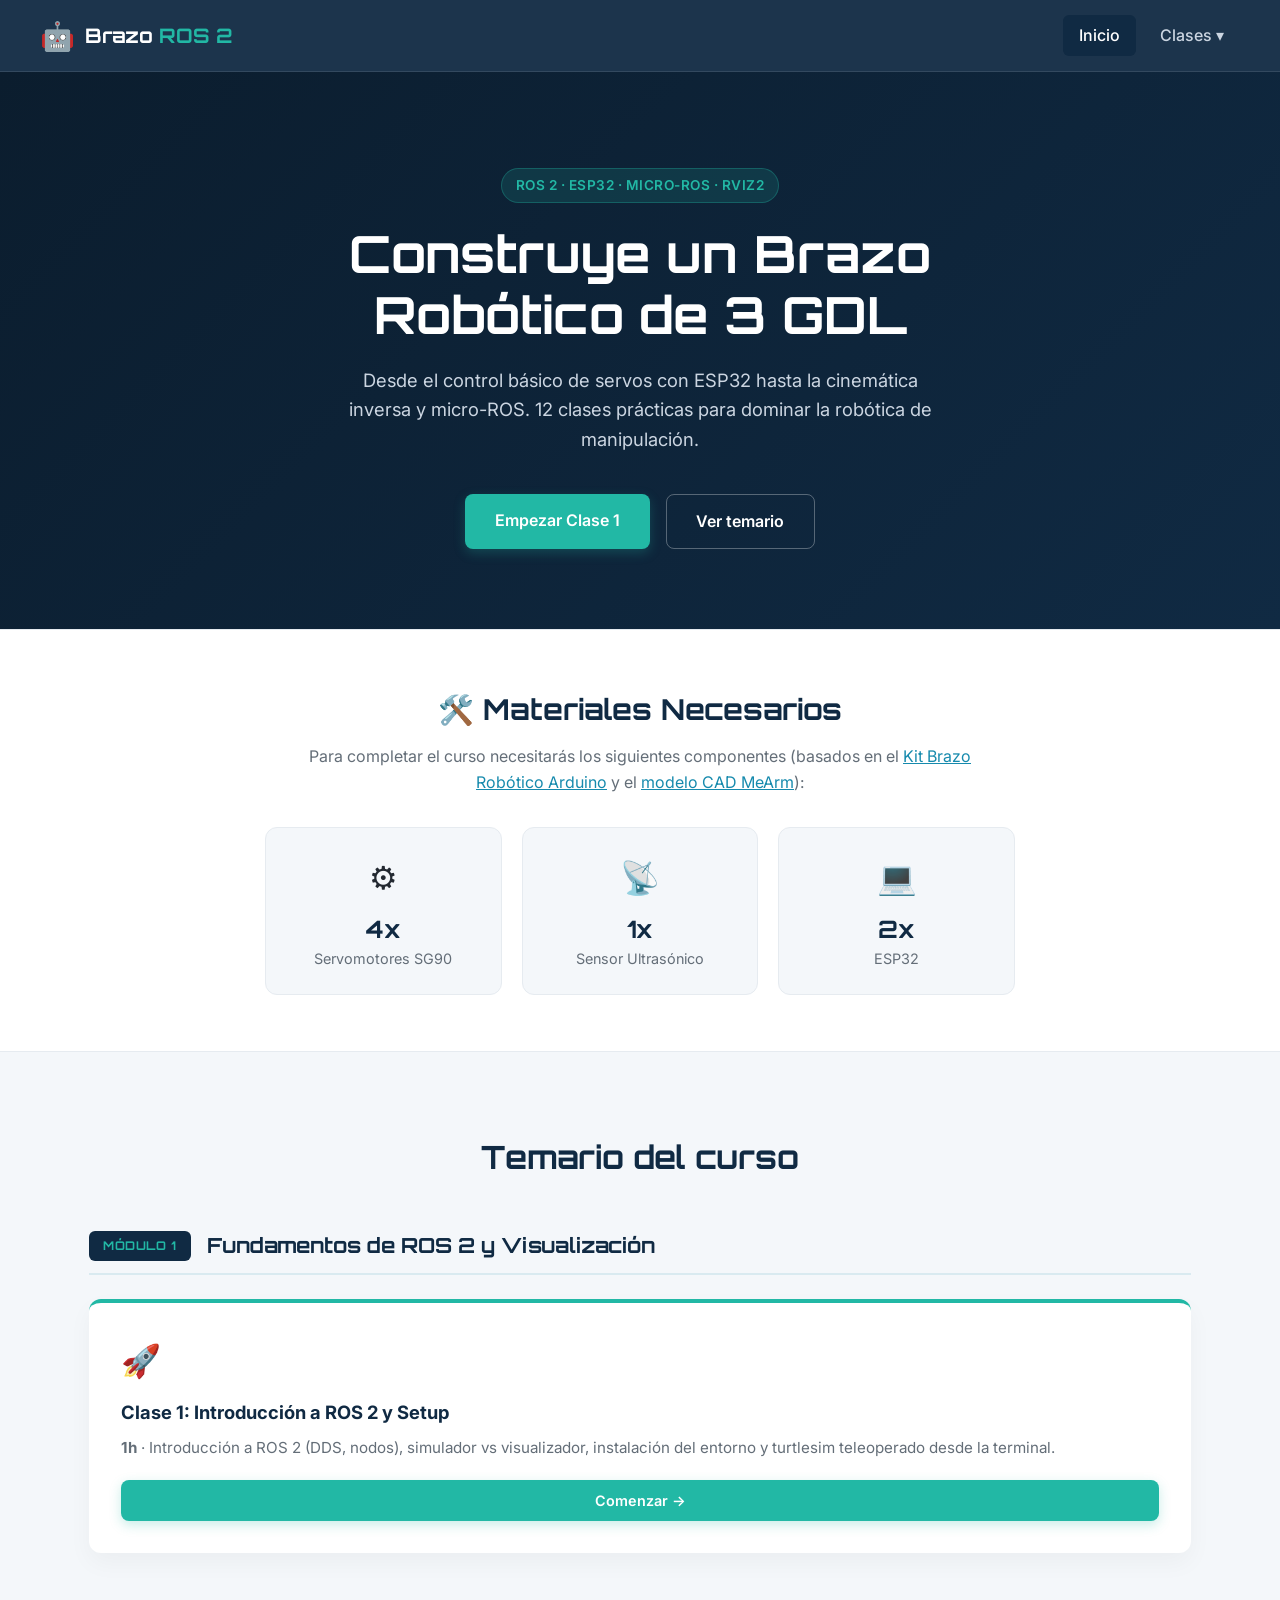
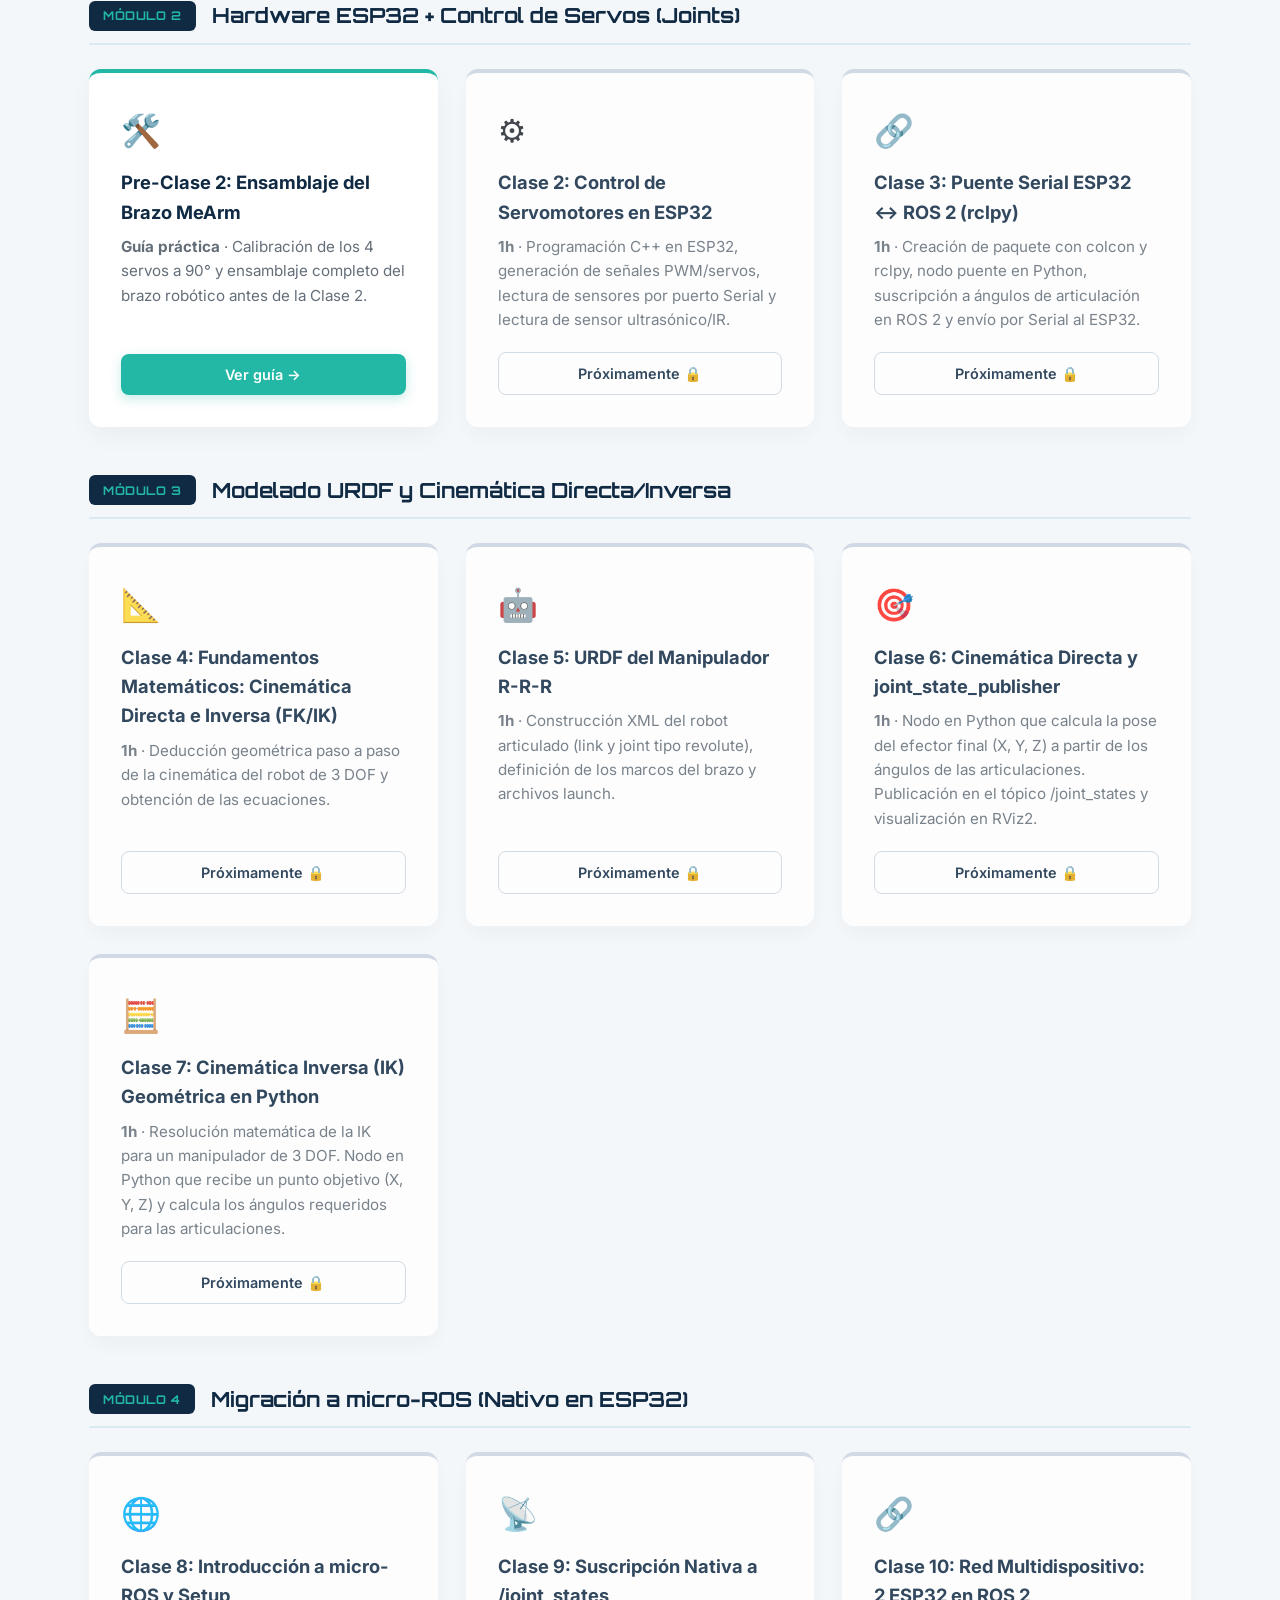
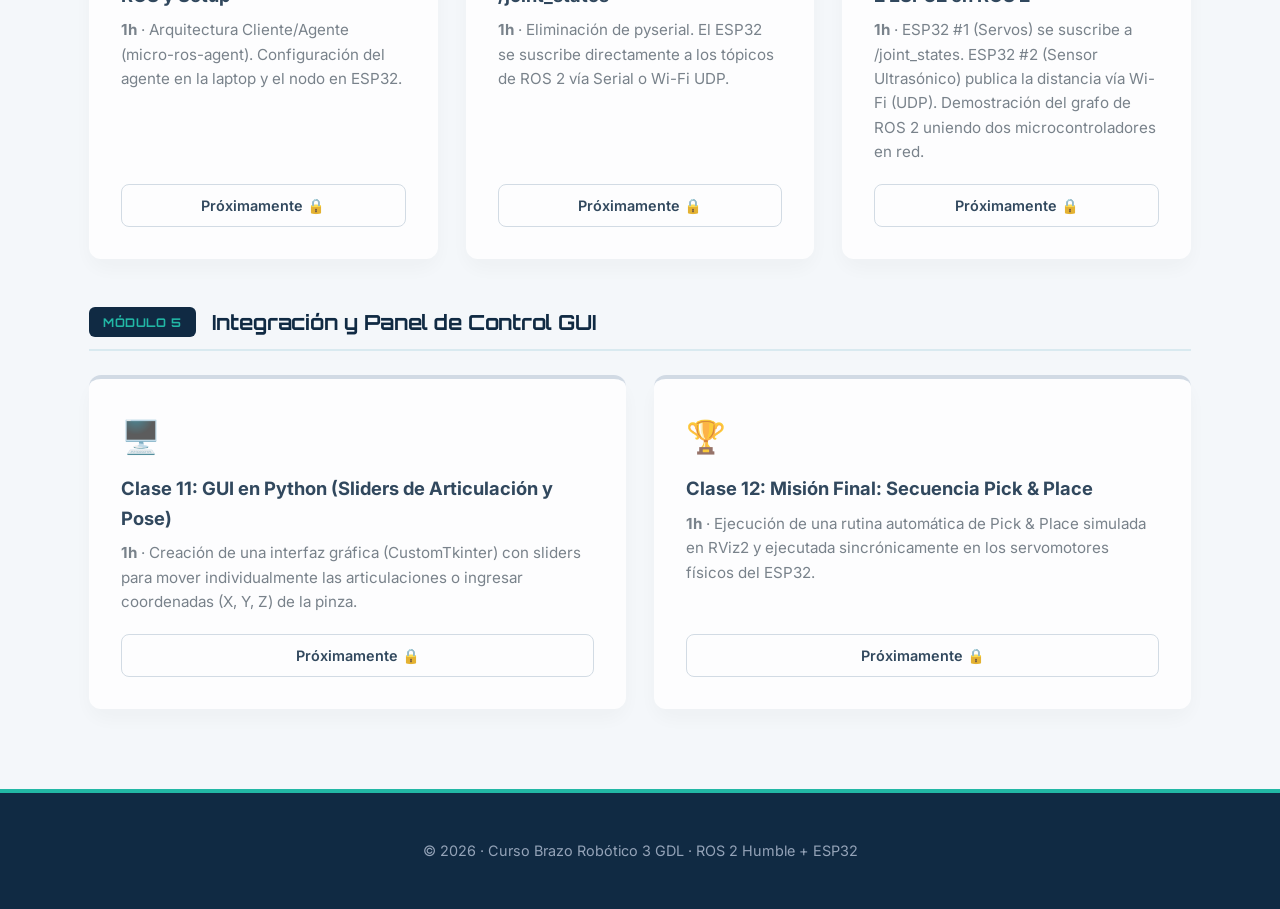
==== commit 599c4056: "update preclase 2" ====
--- a/index.html
+++ b/index.html
@@ -31,6 +31,7 @@
                         <!-- Módulo 1 -->
                         <a href="clases/clase-01.html">Clase 1: Introducción a ROS 2 y Setup</a>
                         <!-- Módulo 2 -->
+                        <a href="clases/pre-clase-02.html">Pre-Clase 2: Ensamblaje del Brazo MeArm</a> 
                         <a href="proximamente.html?clase=2">Clase 2: Control de Servomotores en ESP32</a>
                         <a href="proximamente.html?clase=3">Clase 3: Puente Serial ESP32 ↔ ROS 2 (rclpy)</a>
                         <!-- Módulo 3 -->
@@ -116,6 +117,14 @@
                     <h3>Hardware ESP32 + Control de Servos (Joints)</h3>
                 </div>
                 <div class="services-grid">
+                    <!-- NUEVA: Pre-Clase 2 -->
+                    <article class="service-card available">
+                        <div class="card-icon">🛠️</div>
+                        <h3>Pre-Clase 2: Ensamblaje del Brazo MeArm</h3>
+                        <p><strong>Guía práctica</strong> · Calibración de los 4 servos a 90° y ensamblaje completo del brazo robótico antes de la Clase 2.</p>
+                        <a href="clases/pre-clase-02.html" class="btn-primary btn-small">Ver guía →</a>
+                    </article>
+
                     <article class="service-card locked">
                         <div class="card-icon">⚙️</div>
                         <h3>Clase 2: Control de Servomotores en ESP32</h3>
--- a/styles.css
+++ b/styles.css
@@ -848,6 +848,162 @@
 }
 
 /* ============================================
+   ENSAMBLAJE — Cajas de aviso y pasos
+   ============================================ */
+.warning-box {
+    background: #fff7ed;
+    border-left: 4px solid #f59e0b;
+    padding: 1rem 1.25rem;
+    border-radius: 8px;
+    margin: 1.25rem 0;
+    color: #78350f;
+    font-size: 0.95rem;
+}
+
+.info-box {
+    background: var(--primary-light);
+    border-left: 4px solid var(--primary);
+    padding: 1rem 1.25rem;
+    border-radius: 8px;
+    margin: 1.25rem 0;
+    color: var(--primary-dark);
+    font-size: 0.95rem;
+}
+
+/* Pasos de ensamblaje */
+.assembly-step {
+    background: #fff;
+    border: 1px solid rgb(230, 235, 240);
+    border-radius: 12px;
+    padding: 1.75rem;
+    margin-bottom: 1.5rem;
+    box-shadow: 0 4px 12px rgba(0, 0, 0, 0.03);
+}
+
+.assembly-step h3 {
+    margin-top: 0 !important;
+    margin-bottom: 0.75rem;
+    color: var(--primary-dark);
+    font-size: 1.15rem;
+    border-bottom: none !important;
+    padding-bottom: 0 !important;
+}
+
+.assembly-step > p {
+    color: var(--text);
+    margin-bottom: 1rem;
+}
+
+.assembly-step figure {
+    margin: 1rem 0 0;
+    text-align: center;
+}
+
+.assembly-step figure img {
+    max-width: 100%;
+    height: auto;
+    max-height: 520px;
+    object-fit: contain;
+    border-radius: 8px;
+    border: 1px solid rgb(230, 235, 240);
+    background: #fafbfc;
+    padding: 0.5rem;
+    margin: 0 auto;
+}
+
+/* Grid de imágenes (vistas múltiples) */
+.image-grid {
+    display: grid;
+    grid-template-columns: repeat(auto-fit, minmax(200px, 1fr));
+    gap: 1rem;
+    margin-top: 1rem;
+}
+
+.image-grid figure {
+    margin: 0;
+}
+
+.image-grid figure img {
+    width: 100%;
+    height: 220px;
+    object-fit: contain;
+    border-radius: 8px;
+    border: 1px solid rgb(230, 235, 240);
+    background: #fafbfc;
+    padding: 0.5rem;
+}
+
+/* Checklist */
+.checklist {
+    list-style: none;
+    padding-left: 0;
+    margin: 1rem 0;
+}
+
+.checklist li {
+    padding: 0.65rem 0 0.65rem 2rem;
+    position: relative;
+    border-bottom: 1px solid rgb(240, 243, 246);
+    color: var(--text);
+}
+
+.checklist li:last-child {
+    border-bottom: none;
+}
+
+.checklist li::before {
+    content: '✓';
+    position: absolute;
+    left: 0;
+    top: 0.65rem;
+    width: 1.4rem;
+    height: 1.4rem;
+    background: var(--accent);
+    color: #fff;
+    border-radius: 50%;
+    display: flex;
+    align-items: center;
+    justify-content: center;
+    font-size: 0.75rem;
+    font-weight: bold;
+}
+
+/* Responsive ensamblaje */
+@media (max-width: 768px) {
+    .assembly-step {
+        padding: 1.25rem;
+    }
+
+    .image-grid {
+        grid-template-columns: repeat(auto-fit, minmax(140px, 1fr));
+        gap: 0.75rem;
+    }
+
+    .image-grid figure img {
+        height: 160px;
+    }
+
+    .assembly-step figure img {
+        max-height: 300px;
+    }
+}
+
+@media (max-width: 480px) {
+    .image-grid {
+        grid-template-columns: 1fr;
+    }
+
+    .image-grid figure img {
+        height: 200px;
+    }
+
+    .assembly-step {
+        padding: 1rem;
+    }
+}
+
+
+/* ============================================
    ACCESIBILIDAD
    ============================================ */
 @media (prefers-reduced-motion: reduce) {
